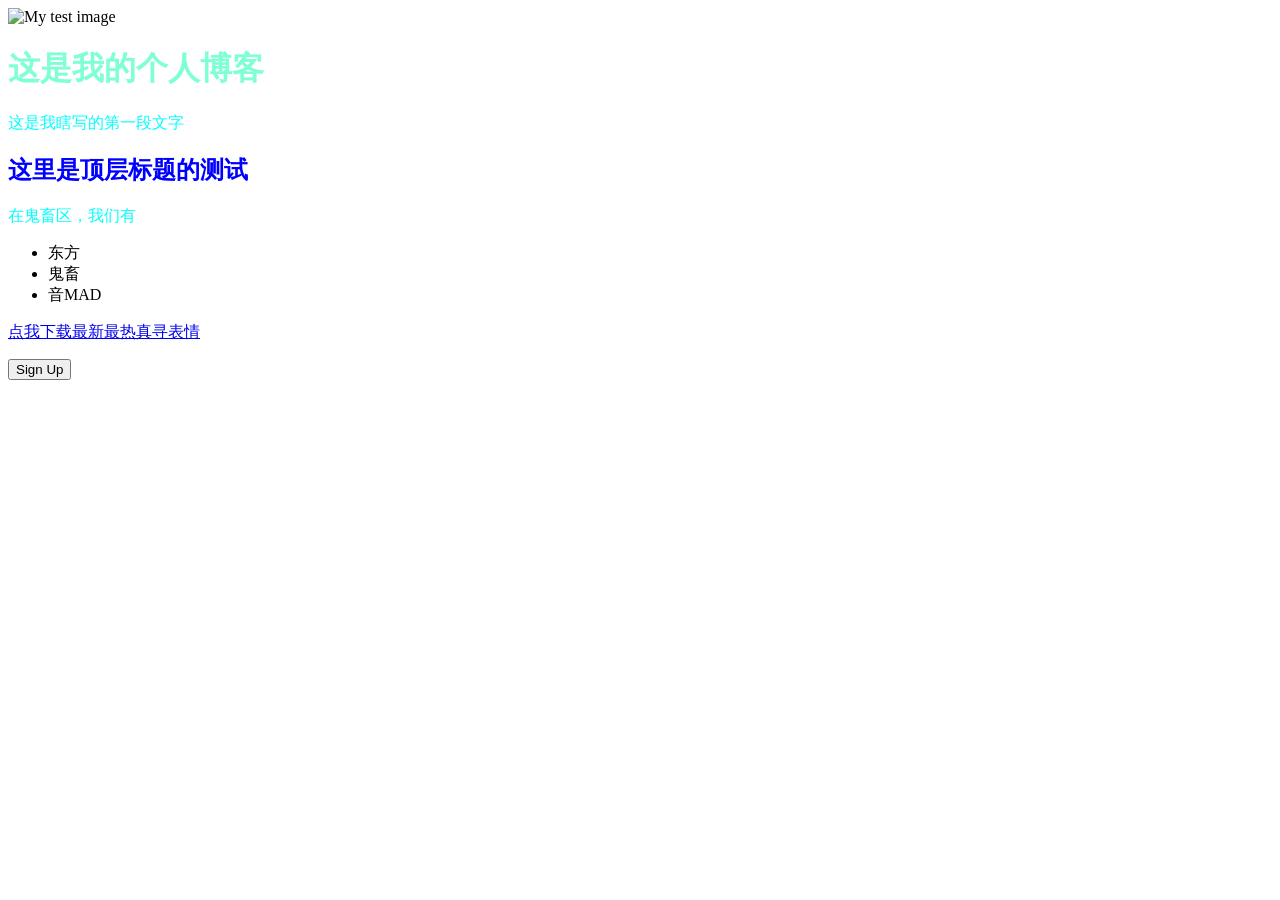
==== index.html @ b0ceb077 "My" ====
<!doctype html>
<html lang="zh-CN"></html>
    <head>
        <link href="styles/style.css" rel="stylesheet" />
        <meta charset="utf-8" />
        <meta name="viewport" content="width=device-width" />
        <title>My test page</title>
    </head>
    <body>
        <img src="https://woqu-my.sharepoint.com/personal/c_mone_moe/_layouts/52/download.aspx?share=EeBV5j7YEXdIrnqB27fjuNgBb3Ft6IHc_huuN5yar3RWKQ" alt="My test image" />
        <h1>这是我的个人博客</h1>
        <p>这是我瞎写的第一段文字</p>
        <h2>这里是顶层标题的测试</h2>
        <p>在鬼畜区，我们有</p>
        <ul>
            <li>东方</li>
            <li>鬼畜</li>
            <li>音MAD</li>
        </ul>
        <p>
            <a href="https://woqu-my.sharepoint.com/personal/c_mone_moe/_layouts/52/download.aspx?share=EepWD7w2RapLoLy_m9TikTcByMoeyhkYUnG6mfLulvIyvg">点我下载最新最热真寻表情</a>
        </p>
        <p>
            <button id='button' class='button'>
                <div id='label' class='label'>
                Sign Up</div>
                </button>
        </p>
    </body>
</html>
---- styles/style.css ----
p{
    color:aqua;
}
h1{
    color:aquamarine;
}
h2{
    color:blue;
}
img{
    width:300px;
}
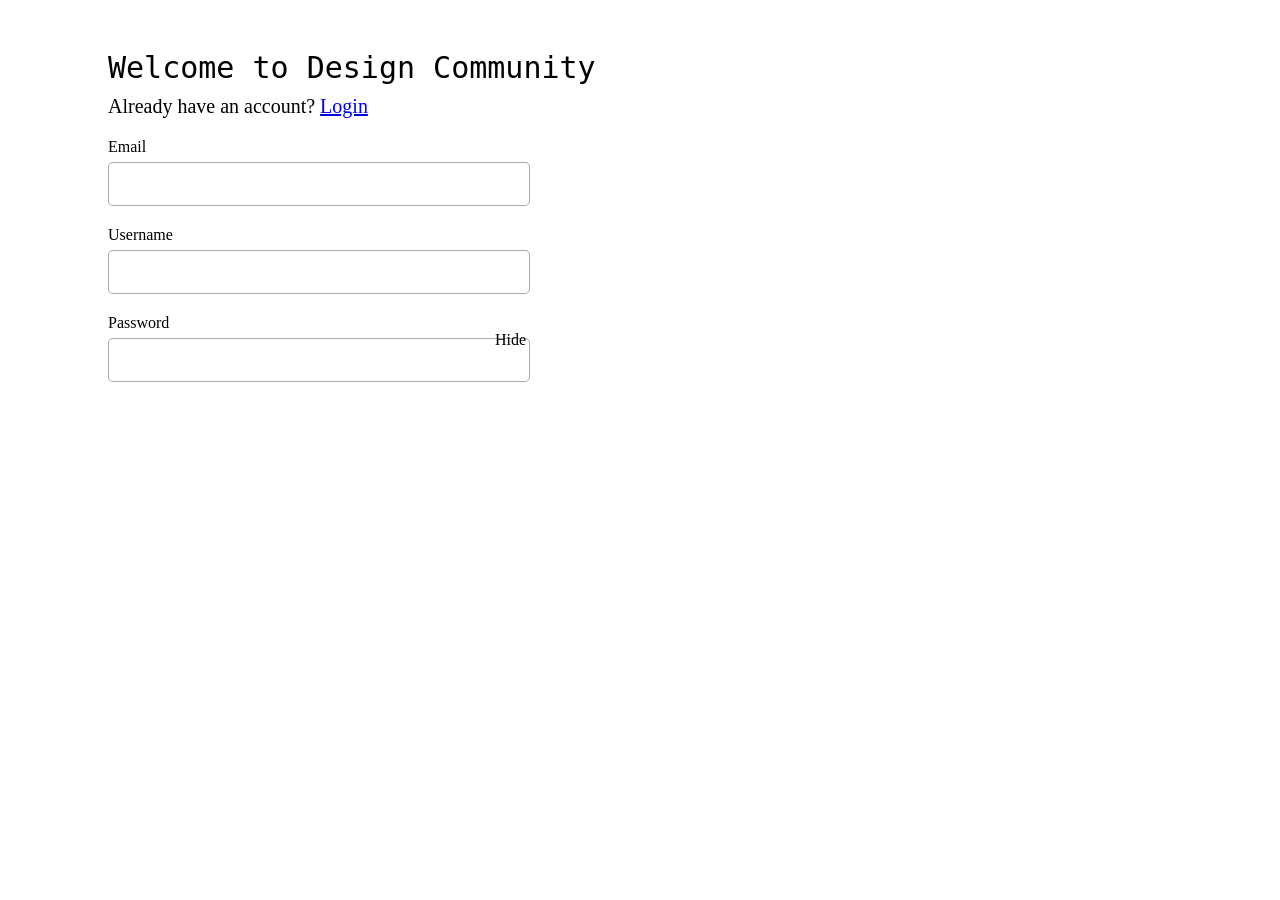
==== commit 855f56a4: "怎么做pv?" ====
--- a/index.html
+++ b/index.html
@@ -1,30 +1,37 @@
-<!doctype html>
-<html lang="zh-CN"></html>
-    <head>
-        <link href="styles/style.css" rel="stylesheet" />
-        <meta charset="utf-8" />
-        <meta name="viewport" content="width=device-width" />
-        <title>My test page</title>
-    </head>
-    <body>
-        <img src="https://woqu-my.sharepoint.com/personal/c_mone_moe/_layouts/52/download.aspx?share=EeBV5j7YEXdIrnqB27fjuNgBb3Ft6IHc_huuN5yar3RWKQ" alt="My test image" />
-        <h1>这是我的个人博客</h1>
-        <p>这是我瞎写的第一段文字</p>
-        <h2>这里是顶层标题的测试</h2>
-        <p>在鬼畜区，我们有</p>
-        <ul>
-            <li>东方</li>
-            <li>鬼畜</li>
-            <li>音MAD</li>
-        </ul>
-        <p>
-            <a href="https://woqu-my.sharepoint.com/personal/c_mone_moe/_layouts/52/download.aspx?share=EepWD7w2RapLoLy_m9TikTcByMoeyhkYUnG6mfLulvIyvg">点我下载最新最热真寻表情</a>
-        </p>
-        <p>
-            <button id='button' class='button'>
-                <div id='label' class='label'>
-                Sign Up</div>
-                </button>
-        </p>
-    </body>
+<!DOCTYPE html>
+<html lang="en" dir="ltr">
+  <head>
+    <meta charset="utf-8">
+    <title>asdf' s Blog</title>
+    <link rel="stylesheet" href="/styles/style.css">
+  </head>
+  <body>
+    <div class="group1">
+        <div class="titlebig">
+            Welcome to Design Community
+        </div>
+        <div class="title">
+            Already have an account? <a href="/login">Login</a>
+        </div>
+        <div class="kuang">
+            <p>Email</p>
+            <input class="input-box" type="text" name="" value="">
+        </div>
+        <div class="kuang">
+            <p>Username</p>
+            <input class="input-box" type="text" name="" value="">
+        </div>
+        <div class="kuang">
+            <p>Password</p>
+            
+
+            <input class="input-box" type="password" name="" value="">
+            <span class="password-toggle" id="toggle-password">
+                <i class="eye-icon"></i>
+                <span class="toggle-text">Hide</span>
+            </span>
+        </div>
+        <script src="/scripts/script.js"></script>
+    </div>
+  </body>
 </html>
--- a/styles/style.css
+++ b/styles/style.css
@@ -1,13 +1,45 @@
-p{
-    color:aqua;
-}
-h1{
-    color:aquamarine;
-}
-h2{
-    color:blue;
-}
-img{
-    width:300px;
+.group1{
+    margin-top:50px;
+    margin-left:100px
 }
 
+.titlebig{
+    font-size: 30px;
+    font-family:"Maple Mono SC NF",monospace;
+
+}
+
+.title{
+    margin-top:10px;
+    font-size: 20px;
+}
+
+.kuang{
+    margin-top: 20px;
+}
+.input-box{
+    margin-top:-10px;
+    width: 400px;
+    height: 40px;
+    border :1px solid rgba(0, 0, 0, 0.334);
+    border-radius: 5px;
+    font-size:20px;
+    padding-left:10px;
+    padding-right:10px;
+}
+
+.password-toggle{
+    position:absolute;
+    top:340px;
+    left:470px;
+    transform:translateY(-50%);
+    cursor:pointer;
+    display: flex;
+    align-items: center;
+}
+.eye-icon{
+    width:20px;
+    height:20px;
+    background-image:"assets/1.svg";
+    margin-left:5px;
+}
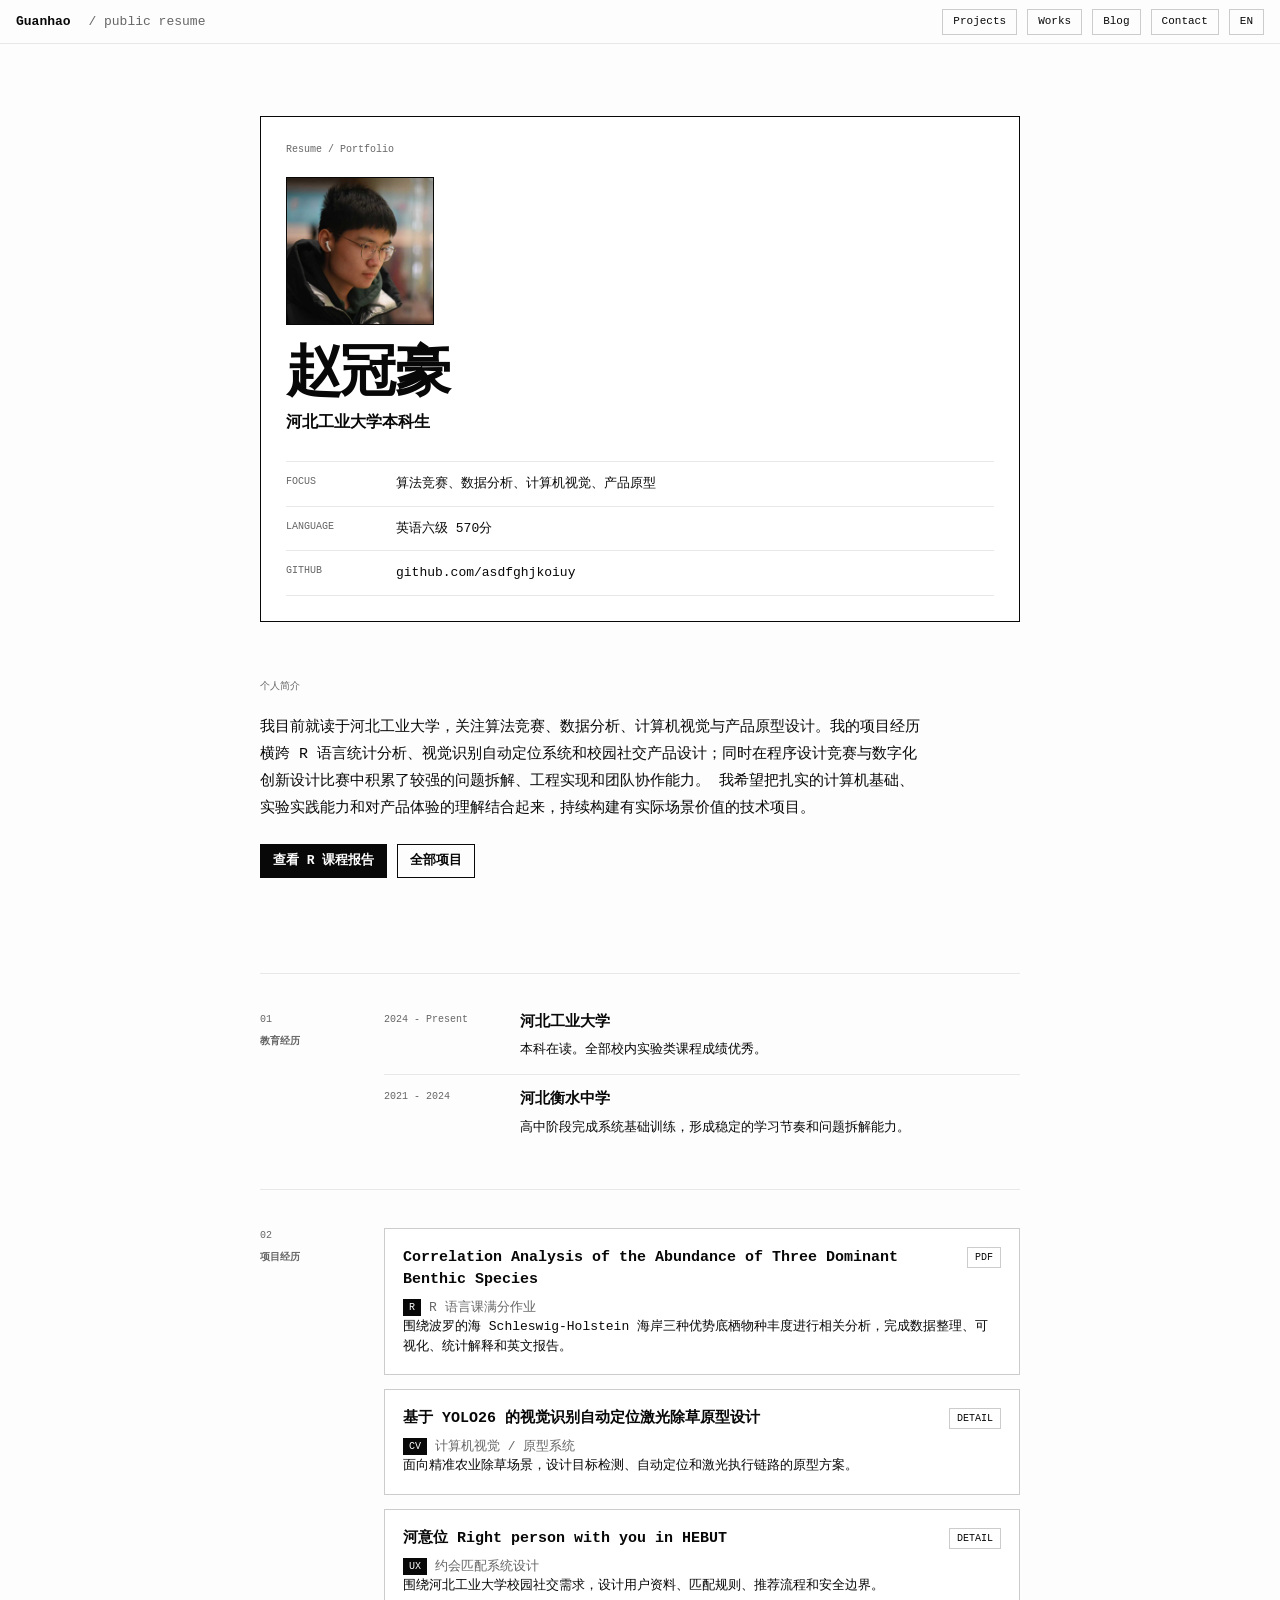
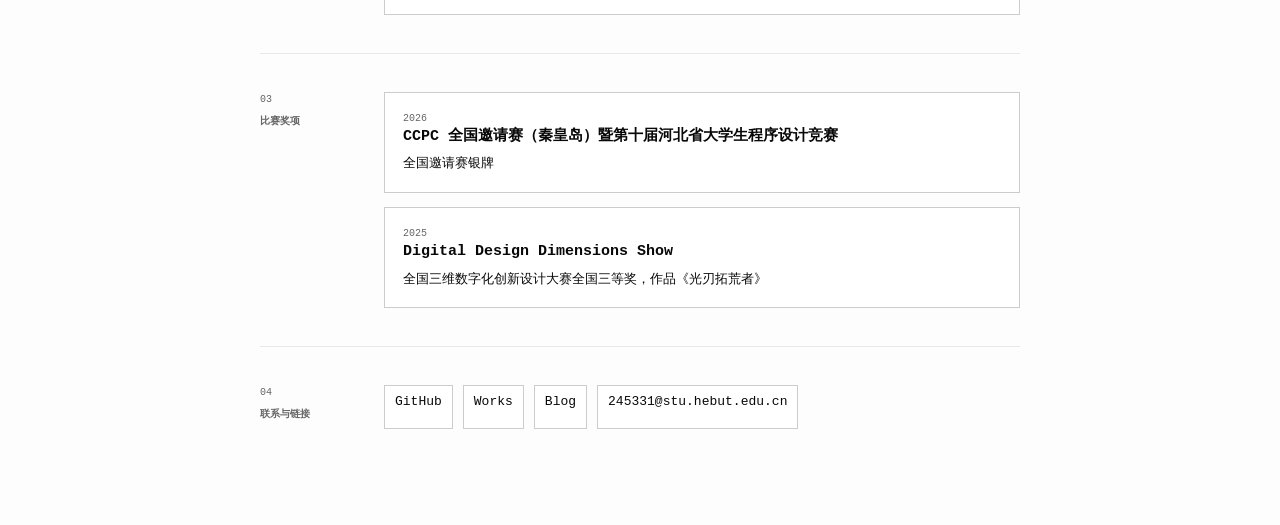
==== commit 9ab970dd: "Make the resume site deploy cleanly on GitHub Pages The portfolio is a bilingual resume homepage, so" ====
--- a/index.html
+++ b/index.html
@@ -1,37 +1,244 @@
 <!DOCTYPE html>
-<html lang="en" dir="ltr">
+<html lang="zh-CN">
   <head>
     <meta charset="utf-8">
-    <title>asdf' s Blog</title>
+    <meta name="viewport" content="width=device-width, initial-scale=1">
+    <title>Guanhao | Resume</title>
     <link rel="stylesheet" href="/styles/style.css">
   </head>
   <body>
-    <div class="group1">
-        <div class="titlebig">
-            Welcome to Design Community
-        </div>
-        <div class="title">
-            Already have an account? <a href="/login">Login</a>
-        </div>
-        <div class="kuang">
-            <p>Email</p>
-            <input class="input-box" type="text" name="" value="">
-        </div>
-        <div class="kuang">
-            <p>Username</p>
-            <input class="input-box" type="text" name="" value="">
-        </div>
-        <div class="kuang">
-            <p>Password</p>
-            
-
-            <input class="input-box" type="password" name="" value="">
-            <span class="password-toggle" id="toggle-password">
-                <i class="eye-icon"></i>
-                <span class="toggle-text">Hide</span>
+    <header class="site-header">
+      <a class="brand" href="/">Guanhao</a>
+      <nav class="nav-links" aria-label="Primary navigation">
+        <a href="#projects">Projects</a>
+        <a href="/works/">Works</a>
+        <a href="/blog/">Blog</a>
+        <a href="#contact">Contact</a>
+        <button class="lang-toggle" type="button" data-lang-toggle>EN</button>
+      </nav>
+    </header>
+
+    <main class="cv-shell">
+      <section class="intro-grid" aria-labelledby="intro-title">
+        <aside class="identity-panel">
+          <p class="label">Resume / Portfolio</p>
+          <img class="avatar-photo" src="/assets/avatar.jpg" alt="Guanhao Zhao portrait">
+          <h1 id="intro-title">
+            <span data-lang="zh">赵冠豪</span>
+            <span data-lang="en">Guanhao Zhao</span>
+          </h1>
+          <p class="identity-line">
+            <span data-lang="zh">河北工业大学本科生</span>
+            <span data-lang="en">Undergraduate, Hebei University of Technology</span>
+          </p>
+          <dl class="quick-facts">
+            <div>
+              <dt>Focus</dt>
+              <dd>
+                <span data-lang="zh">算法竞赛、数据分析、计算机视觉、产品原型</span>
+                <span data-lang="en">Competitive programming, data analysis, computer vision, product prototyping</span>
+              </dd>
+            </div>
+            <div>
+              <dt>Language</dt>
+              <span data-lang="zh">英语六级 570分</span>
+                <span data-lang="en">CET6 570</span>
+            </div>
+            <div>
+              <dt>GitHub</dt>
+              <dd><a href="https://github.com/asdfghjkoiuy">github.com/asdfghjkoiuy</a></dd>
+            </div>
+          </dl>
+        </aside>
+
+        <div class="intro-copy">
+          <p class="label">
+            <span data-lang="zh">个人简介</span>
+            <span data-lang="en">Profile</span>
+          </p>
+          <p class="lead">
+            <span data-lang="zh">
+              我目前就读于河北工业大学，关注算法竞赛、数据分析、计算机视觉与产品原型设计。我的项目经历横跨 R 语言统计分析、视觉识别自动定位系统和校园社交产品设计；同时在程序设计竞赛与数字化创新设计比赛中积累了较强的问题拆解、工程实现和团队协作能力。
+我希望把扎实的计算机基础、实验实践能力和对产品体验的理解结合起来，持续构建有实际场景价值的技术项目。
             </span>
-        </div>
-        <script src="/scripts/script.js"></script>
-    </div>
+            <span data-lang="en">
+              I am an undergraduate student at Hebei University of Technology with interests in competitive programming, data analysis, computer vision, and product prototyping. My work spans R-based statistical analysis, vision-based auto-positioning systems, and campus-oriented product design. Through programming contests and digital innovation competitions, I have developed strong problem decomposition, implementation, and collaboration skills.
+I aim to combine solid computer science fundamentals, hands-on engineering practice, and product thinking to build technology projects with real-world value.
+            </span>
+          </p>
+          <div class="action-row">
+            <a class="primary-action" href="/assets/docs/RHomework_en.pdf">
+              <span data-lang="zh">查看 R 课程报告</span>
+              <span data-lang="en">View R report</span>
+            </a>
+            <a class="secondary-action" href="/works/">
+              <span data-lang="zh">全部项目</span>
+              <span data-lang="en">All works</span>
+            </a>
+          </div>
+        </div>
+      </section>
+
+      <section class="cv-section" id="education" aria-labelledby="education-title">
+        <div class="section-title">
+          <span>01</span>
+          <h2 id="education-title">
+            <span data-lang="zh">教育经历</span>
+            <span data-lang="en">Education</span>
+          </h2>
+        </div>
+        <div class="timeline-list">
+          <article class="timeline-item">
+            <p class="time">2024 - Present</p>
+            <div>
+              <h3>
+                <span data-lang="zh">河北工业大学</span>
+                <span data-lang="en">Hebei University of Technology</span>
+              </h3>
+              <p>
+                <span data-lang="zh">本科在读。全部校内实验类课程成绩优秀。</span>
+                <span data-lang="en">Undergraduate student. Excellent performance in all on-campus laboratory courses.</span>
+              </p>
+            </div>
+          </article>
+          <article class="timeline-item">
+            <p class="time">2021 - 2024</p>
+            <div>
+              <h3>
+                <span data-lang="zh">河北衡水中学</span>
+                <span data-lang="en">Hengshui High School, Hebei</span>
+              </h3>
+              <p>
+                <span data-lang="zh">高中阶段完成系统基础训练，形成稳定的学习节奏和问题拆解能力。</span>
+                <span data-lang="en">Completed rigorous high-school training and developed disciplined learning and problem-solving habits.</span>
+              </p>
+            </div>
+          </article>
+        </div>
+      </section>
+
+      <section class="cv-section" id="projects" aria-labelledby="projects-title">
+        <div class="section-title">
+          <span>02</span>
+          <h2 id="projects-title">
+            <span data-lang="zh">项目经历</span>
+            <span data-lang="en">Projects</span>
+          </h2>
+        </div>
+        <div class="project-stack">
+          <article class="project-entry">
+            <div class="project-head">
+              <h3>Correlation Analysis of the Abundance of Three Dominant Benthic Species</h3>
+              <a href="/assets/docs/RHomework_en.pdf">PDF</a>
+            </div>
+            <p class="tag-line">
+              <span>R</span>
+              <span data-lang="zh">R 语言课满分作业</span>
+              <span data-lang="en">Full-mark R coursework</span>
+            </p>
+            <p>
+              <span data-lang="zh">
+                围绕波罗的海 Schleswig-Holstein 海岸三种优势底栖物种丰度进行相关分析，完成数据整理、可视化、统计解释和英文报告。
+              </span>
+              <span data-lang="en">
+                An R-based statistical report analyzing abundance correlations among three dominant benthic species along the Schleswig-Holstein coast of the Baltic Sea.
+              </span>
+            </p>
+          </article>
+
+          <article class="project-entry">
+            <div class="project-head">
+              <h3>
+                <span data-lang="zh">基于 YOLO26 的视觉识别自动定位激光除草原型设计</span>
+                <span data-lang="en">YOLO26-based Vision Recognition and Auto-positioning Laser Weeding Prototype</span>
+              </h3>
+              <a href="/works/#laser-weeding">Detail</a>
+            </div>
+            <p class="tag-line">
+              <span>CV</span>
+              <span data-lang="zh">计算机视觉 / 原型系统</span>
+              <span data-lang="en">Computer vision / prototype system</span>
+            </p>
+            <p>
+              <span data-lang="zh">
+                面向精准农业除草场景，设计目标检测、自动定位和激光执行链路的原型方案。
+              </span>
+              <span data-lang="en">
+                A precision-agriculture prototype concept connecting target detection, auto-positioning, and laser execution.
+              </span>
+            </p>
+          </article>
+
+          <article class="project-entry">
+            <div class="project-head">
+              <h3>河意位 Right person with you in HEBUT</h3>
+              <a href="/works/#right-person">Detail</a>
+            </div>
+            <p class="tag-line">
+              <span>UX</span>
+              <span data-lang="zh">约会匹配系统设计</span>
+              <span data-lang="en">Dating match system design</span>
+            </p>
+            <p>
+              <span data-lang="zh">
+                围绕河北工业大学校园社交需求，设计用户资料、匹配规则、推荐流程和安全边界。
+              </span>
+              <span data-lang="en">
+                A HEBUT campus matching concept covering profile design, matching rules, recommendation flow, and safety boundaries.
+              </span>
+            </p>
+          </article>
+        </div>
+      </section>
+
+      <section class="cv-section" id="awards" aria-labelledby="awards-title">
+        <div class="section-title">
+          <span>03</span>
+          <h2 id="awards-title">
+            <span data-lang="zh">比赛奖项</span>
+            <span data-lang="en">Awards</span>
+          </h2>
+        </div>
+        <div class="award-grid">
+          <article>
+            <p class="time">2026</p>
+            <h3>
+              <span data-lang="zh">CCPC 全国邀请赛（秦皇岛）暨第十届河北省大学生程序设计竞赛</span>
+              <span data-lang="en">CCPC National Invitational Contest (Qinhuangdao) & 10th Hebei Collegiate Programming Contest</span>
+            </h3>
+            <p>
+              <span data-lang="zh">全国邀请赛银牌</span>
+              <span data-lang="en">Silver Medal, National Invitational Division</span>
+            </p>
+          </article>
+          <article>
+            <p class="time">2025</p>
+            <h3>Digital Design Dimensions Show</h3>
+            <p>
+              <span data-lang="zh">全国三维数字化创新设计大赛全国三等奖，作品《光刃拓荒者》</span>
+              <span data-lang="en">National Third Prize, Digital Design Dimensions Show 2025, work: Lightblade Pioneer</span>
+            </p>
+          </article>
+        </div>
+      </section>
+
+      <section class="cv-section compact-section" id="contact" aria-labelledby="contact-title">
+        <div class="section-title">
+          <span>04</span>
+          <h2 id="contact-title">
+            <span data-lang="zh">联系与链接</span>
+            <span data-lang="en">Contact & Links</span>
+          </h2>
+        </div>
+        <div class="link-row">
+          <a href="https://github.com/asdfghjkoiuy">GitHub</a>
+          <a href="/works/">Works</a>
+          <a href="/blog/">Blog</a>
+          <a href="mailto:245331@stu.hebut.edu.cn">245331@stu.hebut.edu.cn</a>
+        </div>
+      </section>
+    </main>
+
+    <script src="/scripts/script.js"></script>
   </body>
-</html>+</html>
--- a/styles/style.css
+++ b/styles/style.css
@@ -1,45 +1,497 @@
-.group1{
-    margin-top:50px;
-    margin-left:100px
-}
-
-.titlebig{
-    font-size: 30px;
-    font-family:"Maple Mono SC NF",monospace;
-
-}
-
-.title{
-    margin-top:10px;
-    font-size: 20px;
-}
-
-.kuang{
-    margin-top: 20px;
-}
-.input-box{
-    margin-top:-10px;
-    width: 400px;
-    height: 40px;
-    border :1px solid rgba(0, 0, 0, 0.334);
-    border-radius: 5px;
-    font-size:20px;
-    padding-left:10px;
-    padding-right:10px;
-}
-
-.password-toggle{
-    position:absolute;
-    top:340px;
-    left:470px;
-    transform:translateY(-50%);
-    cursor:pointer;
-    display: flex;
-    align-items: center;
-}
-.eye-icon{
-    width:20px;
-    height:20px;
-    background-image:"assets/1.svg";
-    margin-left:5px;
-}
+:root {
+  color-scheme: light;
+  --fg: #080808;
+  --muted: #666666;
+  --line: #cccccc;
+  --line-soft: #e8e8e8;
+  --bg: #fdfdfd;
+  --panel: #ffffff;
+  --danger: #aa0000;
+}
+
+* {
+  box-sizing: border-box;
+}
+
+html {
+  background: var(--bg);
+  scroll-behavior: smooth;
+}
+
+body {
+  margin: 0;
+  min-height: 100vh;
+  color: var(--fg);
+  background: var(--bg);
+  font-family: "SFMono-Regular", "Cascadia Mono", "IBM Plex Mono", "Menlo", "Consolas", "PingFang SC", monospace;
+  font-size: 13px;
+  line-height: 1.5;
+}
+
+a {
+  color: inherit;
+  text-decoration: none;
+}
+
+a:hover {
+  text-decoration: underline;
+  text-underline-offset: 3px;
+}
+
+[data-lang="en"] {
+  display: none;
+}
+
+html[lang="en"] [data-lang="zh"] {
+  display: none;
+}
+
+html[lang="en"] [data-lang="en"] {
+  display: inline;
+}
+
+.site-header {
+  position: sticky;
+  top: 0;
+  z-index: 20;
+  display: flex;
+  align-items: center;
+  justify-content: space-between;
+  height: 44px;
+  padding: 0 16px;
+  border-bottom: 1px solid var(--line-soft);
+  background: var(--bg);
+}
+
+.brand {
+  font-weight: 700;
+}
+
+.brand::after {
+  content: " / public resume";
+  margin-left: 10px;
+  color: var(--muted);
+  font-weight: 400;
+}
+
+.nav-links {
+  display: flex;
+  align-items: center;
+  gap: 10px;
+}
+
+.nav-links a,
+.lang-toggle {
+  height: 26px;
+  padding: 3px 10px;
+  border: 1px solid var(--line);
+  background: transparent;
+  color: var(--fg);
+  font: inherit;
+  font-size: 11px;
+  cursor: pointer;
+}
+
+.nav-links a:hover,
+.lang-toggle:hover {
+  background: var(--fg);
+  color: var(--bg);
+  text-decoration: none;
+}
+
+.cv-shell {
+  width: min(760px, calc(100% - 32px));
+  margin: 0 auto;
+  padding: 72px 0 96px;
+}
+
+.intro-grid {
+  display: grid;
+  gap: 32px;
+  margin-bottom: 70px;
+}
+
+.identity-panel {
+  border: 1px solid var(--fg);
+  background: var(--panel);
+}
+
+.identity-panel,
+.intro-copy {
+  padding: 25px;
+}
+
+.label {
+  margin: 0 0 20px;
+  color: var(--muted);
+  font-size: 10px;
+  line-height: 1.5;
+}
+
+h1,
+h2,
+h3,
+p {
+  margin-top: 0;
+}
+
+.identity-panel h1 {
+  margin-bottom: 8px;
+  font-size: clamp(32px, 8vw, 56px);
+  line-height: 1;
+  letter-spacing: -0.03em;
+}
+
+.avatar-photo {
+  display: block;
+  width: 148px;
+  height: 148px;
+  margin-bottom: 22px;
+  border: 1px solid var(--fg);
+  object-fit: cover;
+  object-position: 20% center;
+}
+
+.identity-line {
+  margin-bottom: 26px;
+  color: var(--fg);
+  font-size: 16px;
+  font-weight: 700;
+}
+
+.quick-facts {
+  display: grid;
+  gap: 0;
+  margin: 0;
+  border-top: 1px solid var(--line-soft);
+}
+
+.quick-facts div {
+  display: grid;
+  grid-template-columns: 92px minmax(0, 1fr);
+  gap: 18px;
+  padding: 12px 0;
+  border-bottom: 1px solid var(--line-soft);
+}
+
+.quick-facts dt {
+  color: var(--muted);
+  font-size: 10px;
+  text-transform: uppercase;
+}
+
+.quick-facts dd {
+  margin: 0;
+  overflow-wrap: anywhere;
+}
+
+.intro-copy {
+  padding-left: 0;
+  padding-right: 0;
+}
+
+.lead {
+  max-width: 660px;
+  margin-bottom: 22px;
+  font-size: 15px;
+  line-height: 1.8;
+}
+
+.action-row {
+  display: flex;
+  flex-wrap: wrap;
+  gap: 10px;
+}
+
+.primary-action,
+.secondary-action {
+  display: inline-flex;
+  align-items: center;
+  min-height: 34px;
+  padding: 0 12px;
+  border: 1px solid var(--fg);
+  font-weight: 700;
+}
+
+.primary-action {
+  color: var(--bg);
+  background: var(--fg);
+}
+
+.secondary-action {
+  color: var(--fg);
+  background: transparent;
+}
+
+.primary-action:hover {
+  color: var(--bg);
+}
+
+.secondary-action:hover {
+  background: var(--fg);
+  color: var(--bg);
+  text-decoration: none;
+}
+
+.cv-section {
+  display: grid;
+  grid-template-columns: 96px minmax(0, 1fr);
+  gap: 28px;
+  padding: 38px 0;
+  border-top: 1px solid var(--line-soft);
+}
+
+.compact-section {
+  padding-bottom: 0;
+}
+
+.section-title {
+  position: sticky;
+  top: 64px;
+  align-self: start;
+}
+
+.section-title span:first-child {
+  display: block;
+  margin-bottom: 8px;
+  color: var(--muted);
+  font-size: 10px;
+}
+
+.section-title h2 {
+  margin: 0;
+  font-size: 13px;
+  line-height: 1.3;
+}
+
+.timeline-list,
+.project-stack,
+.award-grid {
+  display: grid;
+  gap: 14px;
+}
+
+.timeline-item {
+  display: grid;
+  grid-template-columns: 116px minmax(0, 1fr);
+  gap: 20px;
+  padding-bottom: 14px;
+  border-bottom: 1px solid var(--line-soft);
+}
+
+.timeline-item:last-child {
+  border-bottom: 0;
+}
+
+.time {
+  margin: 0;
+  color: var(--muted);
+  font-size: 10px;
+}
+
+.timeline-item h3,
+.project-entry h3,
+.award-grid h3 {
+  margin-bottom: 7px;
+  font-size: 15px;
+  line-height: 1.45;
+}
+
+.timeline-item p,
+.project-entry p,
+.award-grid p {
+  margin-bottom: 0;
+}
+
+.project-entry,
+.award-grid article {
+  padding: 18px;
+  border: 1px solid var(--line);
+  background: var(--panel);
+}
+
+.project-head {
+  display: flex;
+  justify-content: space-between;
+  align-items: flex-start;
+  gap: 18px;
+}
+
+.project-head a {
+  flex: 0 0 auto;
+  padding: 2px 7px;
+  border: 1px solid var(--line);
+  color: var(--fg);
+  font-size: 10px;
+  text-transform: uppercase;
+}
+
+.project-head a:hover {
+  background: var(--fg);
+  color: var(--bg);
+  text-decoration: none;
+}
+
+.tag-line {
+  display: flex;
+  flex-wrap: wrap;
+  gap: 8px;
+  align-items: center;
+  margin-bottom: 11px;
+  color: var(--muted);
+}
+
+.tag-line span:first-child {
+  padding: 1px 6px;
+  color: var(--bg);
+  background: var(--fg);
+  font-size: 10px;
+}
+
+.award-grid {
+  grid-template-columns: 1fr;
+}
+
+.link-row {
+  display: flex;
+  flex-wrap: wrap;
+  gap: 10px;
+}
+
+.link-row a {
+  min-height: 32px;
+  padding: 6px 10px;
+  border: 1px solid var(--line);
+  background: var(--panel);
+}
+
+.link-row a:hover {
+  background: var(--fg);
+  color: var(--bg);
+  text-decoration: none;
+}
+
+.page-shell,
+.article-shell {
+  width: min(760px, calc(100% - 32px));
+  margin: 0 auto;
+  padding: 72px 0 96px;
+}
+
+.page-title {
+  margin-bottom: 34px;
+  padding-bottom: 24px;
+  border-bottom: 1px solid var(--line-soft);
+}
+
+.page-title h1,
+.article-header h1 {
+  margin-bottom: 12px;
+  font-size: 32px;
+  line-height: 1.2;
+  letter-spacing: -0.03em;
+}
+
+.page-title p,
+.article-row p,
+.article-shell p {
+  color: var(--muted);
+}
+
+.article-list {
+  display: grid;
+  gap: 20px;
+}
+
+.article-row {
+  padding-bottom: 22px;
+  border-bottom: 1px solid var(--line-soft);
+}
+
+.article-row h2 {
+  margin-bottom: 10px;
+  font-size: 18px;
+}
+
+.meta {
+  display: flex;
+  flex-wrap: wrap;
+  gap: 10px;
+  align-items: center;
+  margin-bottom: 10px;
+  color: var(--muted);
+  font-size: 11px;
+}
+
+.meta span {
+  width: 1px;
+  height: 14px;
+  background: var(--line);
+}
+
+.article-shell p {
+  font-size: 14px;
+}
+
+.article-shell h2 {
+  margin: 34px 0 12px;
+}
+
+@media (max-width: 680px) {
+  .site-header {
+    height: auto;
+    min-height: 44px;
+    align-items: flex-start;
+    gap: 12px;
+    padding: 10px 12px;
+  }
+
+  .brand::after {
+    content: "";
+  }
+
+  .nav-links {
+    justify-content: flex-end;
+    flex-wrap: wrap;
+    gap: 8px;
+  }
+
+  .cv-shell,
+  .page-shell,
+  .article-shell {
+    width: min(100% - 24px, 760px);
+    padding-top: 44px;
+  }
+
+  .cv-section {
+    grid-template-columns: 1fr;
+    gap: 16px;
+    padding: 30px 0;
+  }
+
+  .section-title {
+    position: static;
+  }
+
+  .quick-facts div,
+  .timeline-item,
+  .project-head {
+    grid-template-columns: 1fr;
+  }
+
+  .project-head {
+    display: grid;
+  }
+
+  .identity-panel,
+  .intro-copy,
+  .project-entry,
+  .award-grid article {
+    padding: 16px;
+  }
+
+  .intro-copy {
+    padding-left: 0;
+    padding-right: 0;
+  }
+}
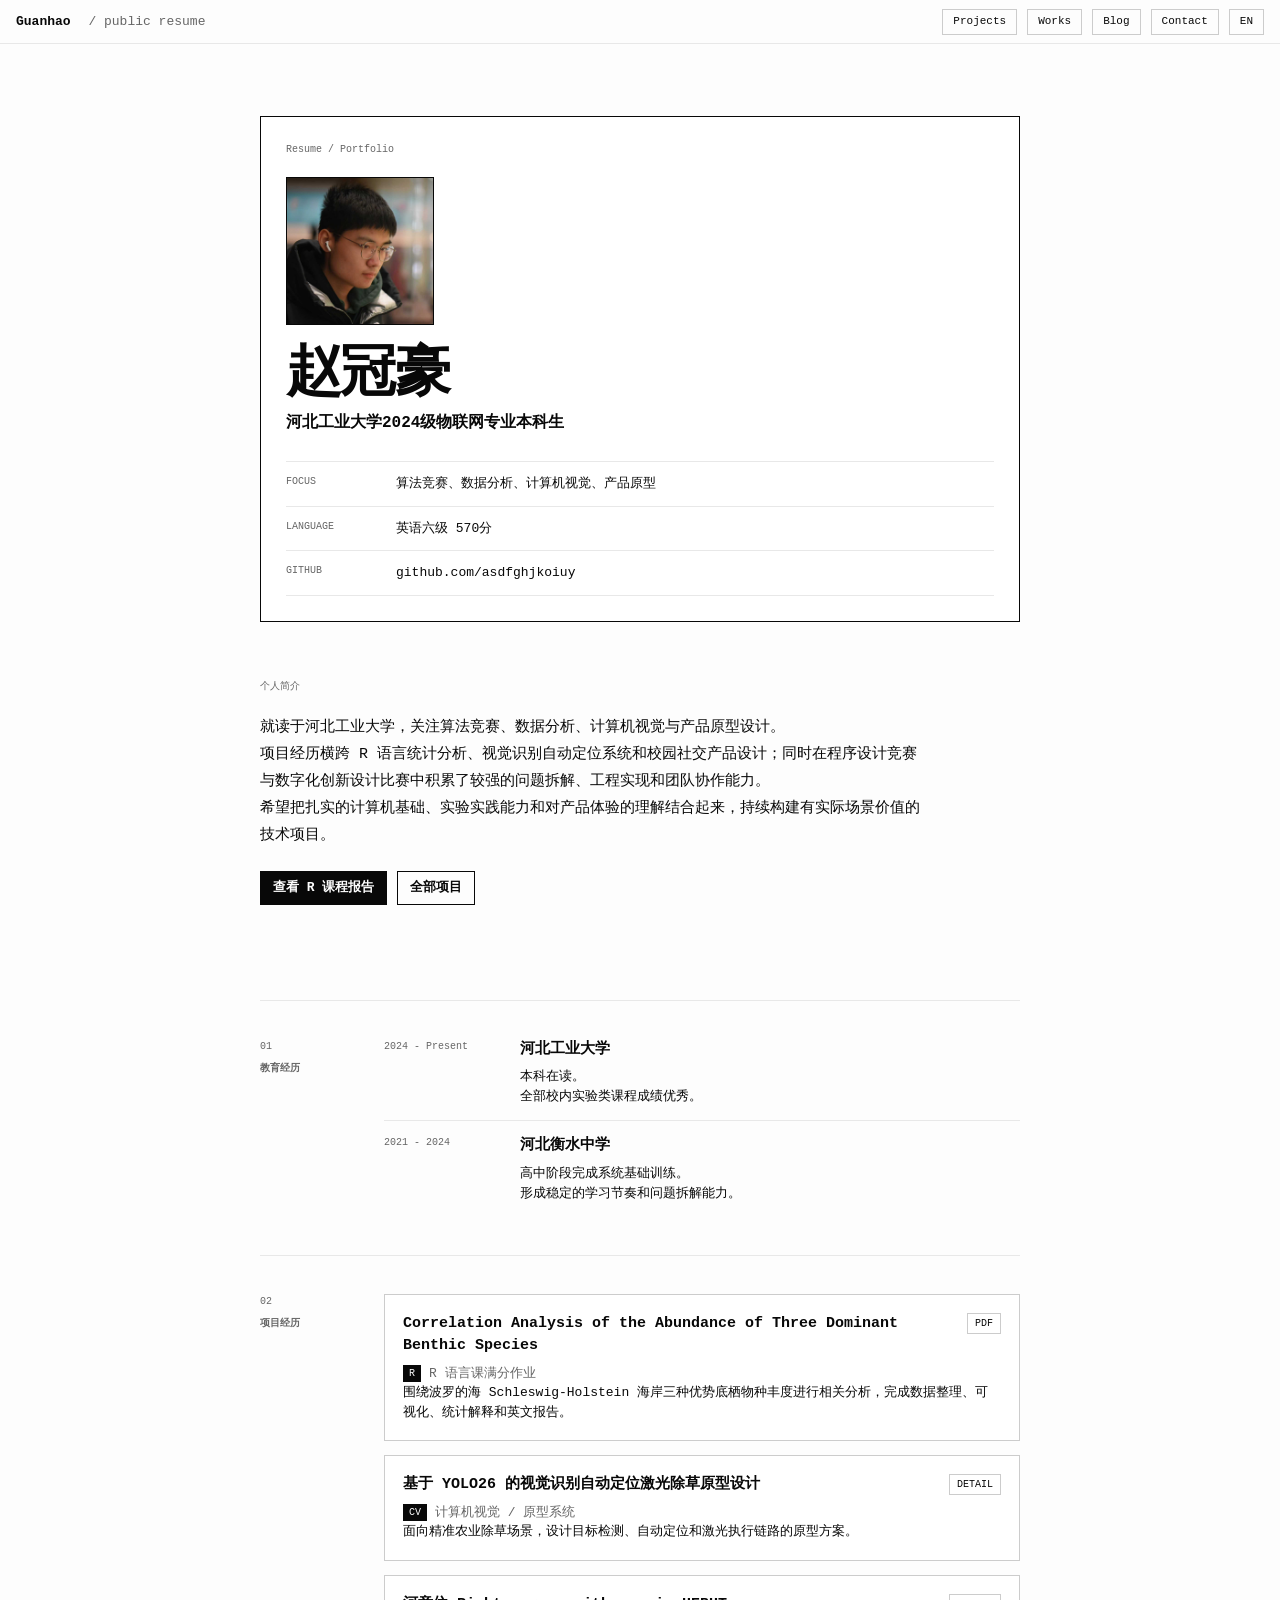
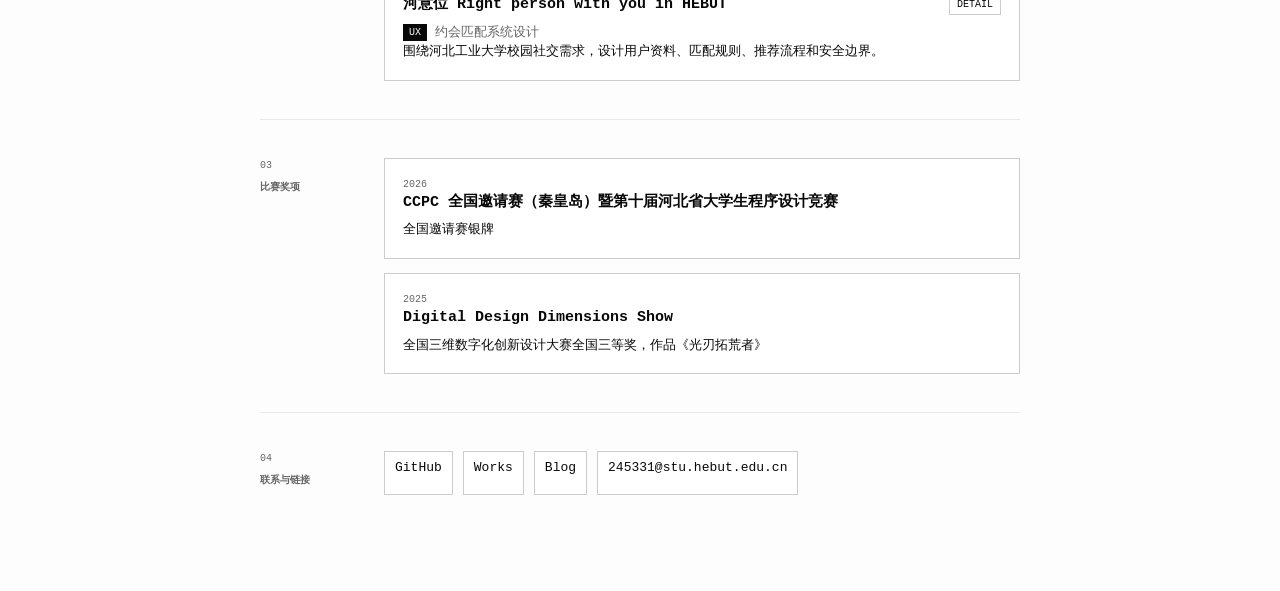
==== commit 0138377d: "更改一些地方" ====
--- a/index.html
+++ b/index.html
@@ -28,8 +28,8 @@
             <span data-lang="en">Guanhao Zhao</span>
           </h1>
           <p class="identity-line">
-            <span data-lang="zh">河北工业大学本科生</span>
-            <span data-lang="en">Undergraduate, Hebei University of Technology</span>
+            <span data-lang="zh">河北工业大学2024级物联网专业本科生</span>
+            <span data-lang="en">2024 Cohort Undergraduate in Internet of Things Engineering, <br>Hebei University of Technology</span>
           </p>
           <dl class="quick-facts">
             <div>
@@ -58,12 +58,12 @@
           </p>
           <p class="lead">
             <span data-lang="zh">
-              我目前就读于河北工业大学，关注算法竞赛、数据分析、计算机视觉与产品原型设计。我的项目经历横跨 R 语言统计分析、视觉识别自动定位系统和校园社交产品设计；同时在程序设计竞赛与数字化创新设计比赛中积累了较强的问题拆解、工程实现和团队协作能力。
-我希望把扎实的计算机基础、实验实践能力和对产品体验的理解结合起来，持续构建有实际场景价值的技术项目。
+              就读于河北工业大学，关注算法竞赛、数据分析、计算机视觉与产品原型设计。<br>项目经历横跨 R 语言统计分析、视觉识别自动定位系统和校园社交产品设计；同时在程序设计竞赛与数字化创新设计比赛中积累了较强的问题拆解、工程实现和团队协作能力。<br>
+希望把扎实的计算机基础、实验实践能力和对产品体验的理解结合起来，持续构建有实际场景价值的技术项目。
             </span>
             <span data-lang="en">
-              I am an undergraduate student at Hebei University of Technology with interests in competitive programming, data analysis, computer vision, and product prototyping. My work spans R-based statistical analysis, vision-based auto-positioning systems, and campus-oriented product design. Through programming contests and digital innovation competitions, I have developed strong problem decomposition, implementation, and collaboration skills.
-I aim to combine solid computer science fundamentals, hands-on engineering practice, and product thinking to build technology projects with real-world value.
+              I am an undergraduate student at Hebei University of Technology with interests in competitive programming, data analysis, computer vision, and product prototyping. <br>My work spans R-based statistical analysis, vision-based auto-positioning systems, and campus-oriented product design.<br> Through programming contests and digital innovation competitions, I have developed strong problem decomposition, implementation, and collaboration skills.
+<br>I aim to combine solid computer science fundamentals, hands-on engineering practice, and product thinking to build technology projects with real-world value.
             </span>
           </p>
           <div class="action-row">
@@ -96,8 +96,8 @@
                 <span data-lang="en">Hebei University of Technology</span>
               </h3>
               <p>
-                <span data-lang="zh">本科在读。全部校内实验类课程成绩优秀。</span>
-                <span data-lang="en">Undergraduate student. Excellent performance in all on-campus laboratory courses.</span>
+                <span data-lang="zh">本科在读。<br>全部校内实验类课程成绩优秀。</span>
+                <span data-lang="en">Undergraduate student.<br> Excellent performance in all on-campus laboratory courses.</span>
               </p>
             </div>
           </article>
@@ -109,7 +109,7 @@
                 <span data-lang="en">Hengshui High School, Hebei</span>
               </h3>
               <p>
-                <span data-lang="zh">高中阶段完成系统基础训练，形成稳定的学习节奏和问题拆解能力。</span>
+                <span data-lang="zh">高中阶段完成系统基础训练。<br>形成稳定的学习节奏和问题拆解能力。</span>
                 <span data-lang="en">Completed rigorous high-school training and developed disciplined learning and problem-solving habits.</span>
               </p>
             </div>
@@ -208,7 +208,7 @@
             </h3>
             <p>
               <span data-lang="zh">全国邀请赛银牌</span>
-              <span data-lang="en">Silver Medal, National Invitational Division</span>
+              <span data-lang="en">Silver Medal, National Invitational Contest</span>
             </p>
           </article>
           <article>
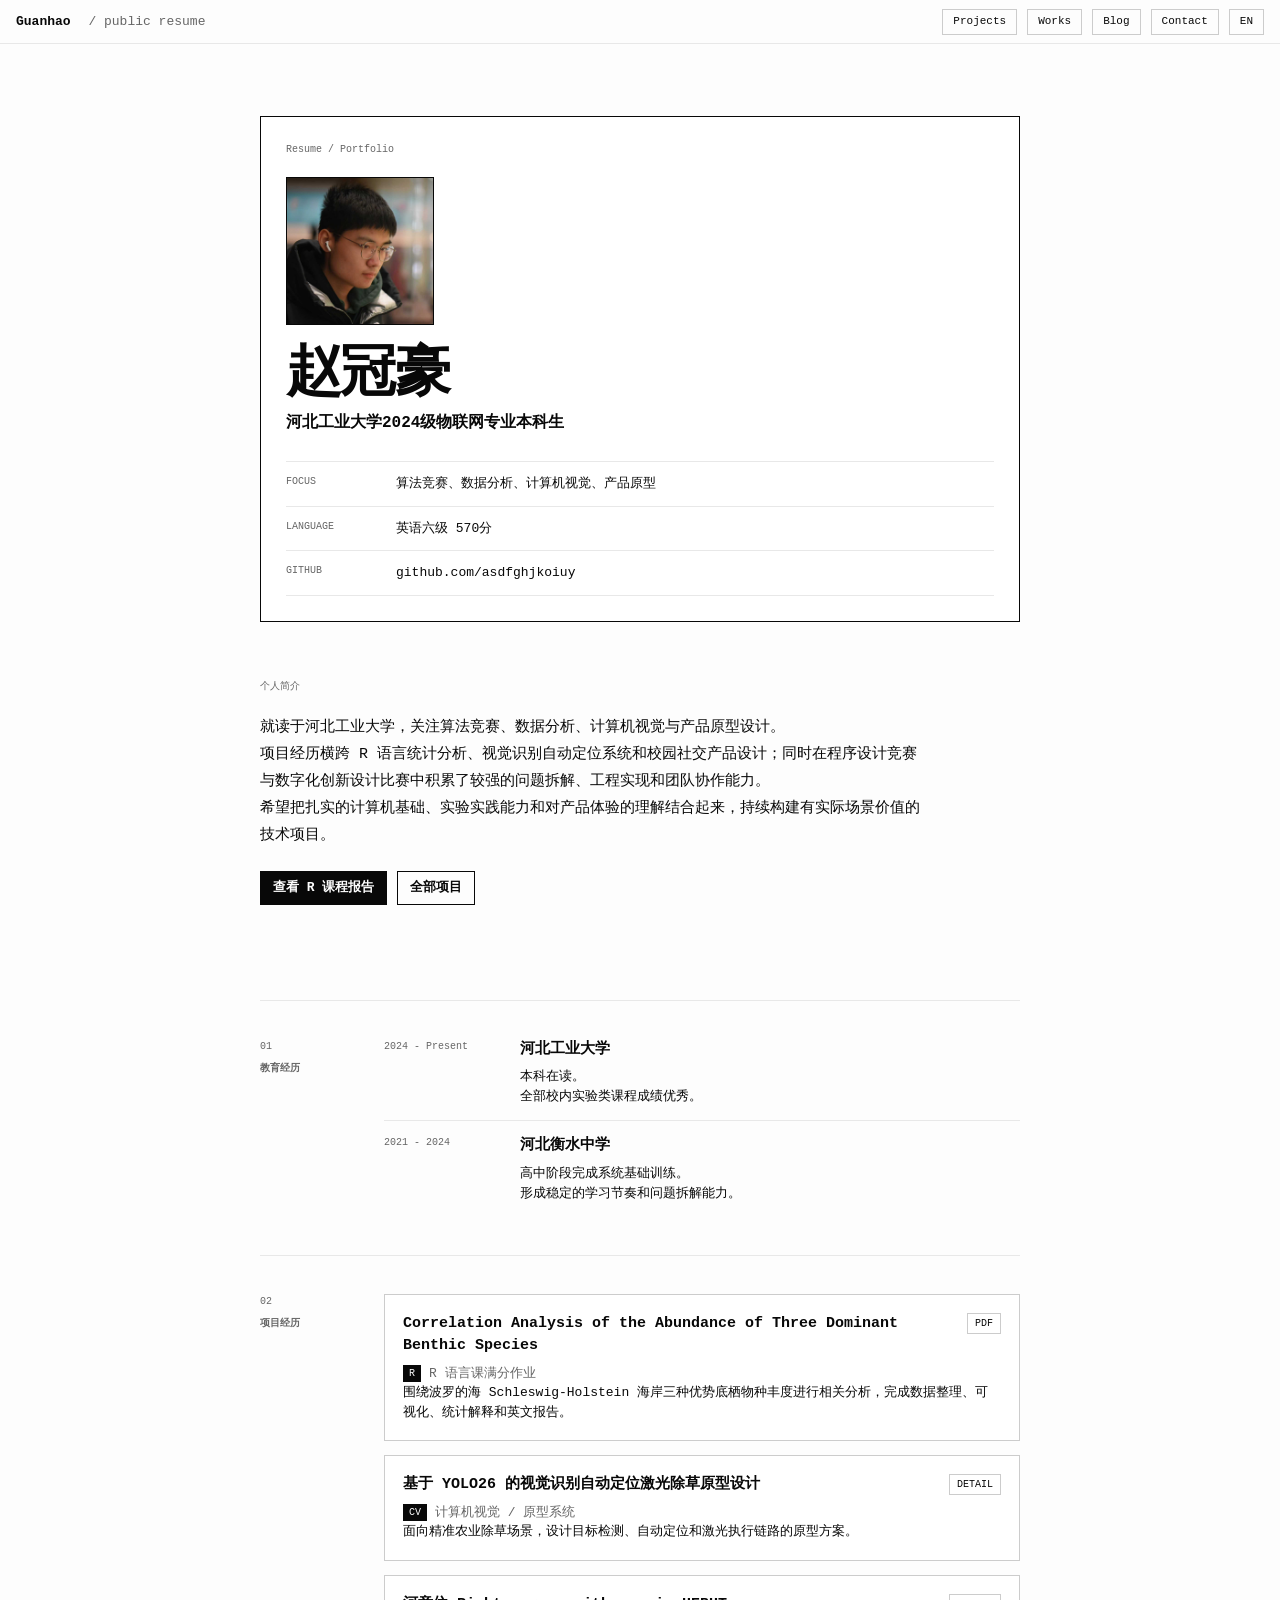
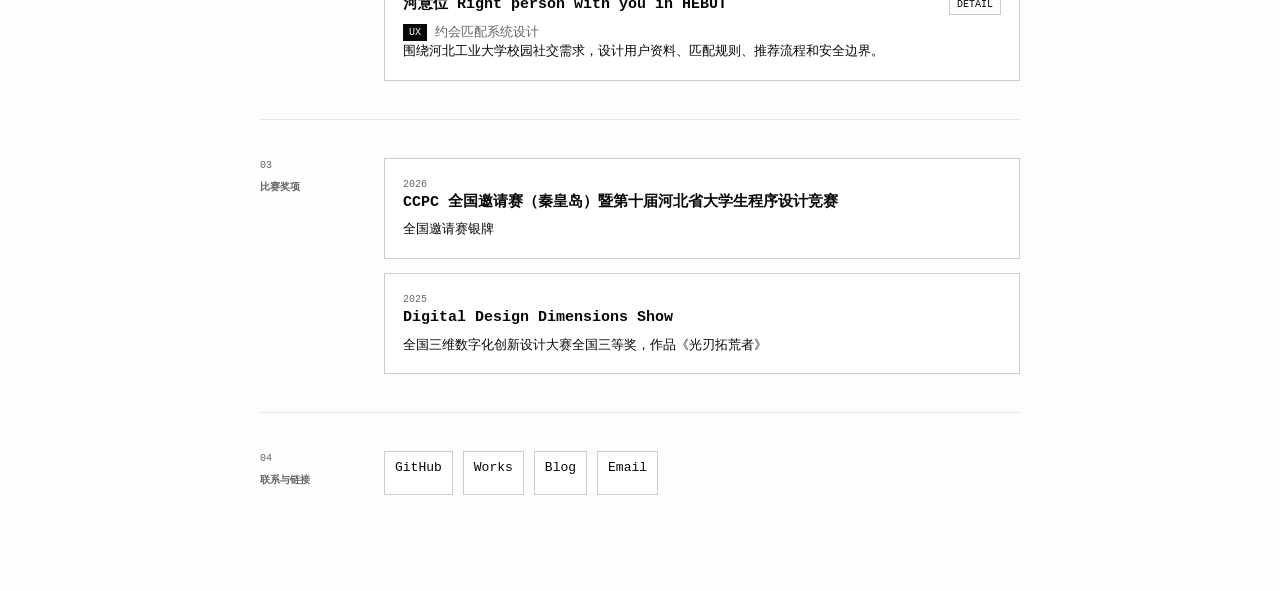
==== commit 3f1c5a47: "email" ====
--- a/index.html
+++ b/index.html
@@ -13,7 +13,7 @@
         <a href="#projects">Projects</a>
         <a href="/works/">Works</a>
         <a href="/blog/">Blog</a>
-        <a href="#contact">Contact</a>
+        <a href="mailto:245331@stu.hebut.edu.cn">Contact</a>
         <button class="lang-toggle" type="button" data-lang-toggle>EN</button>
       </nav>
     </header>
@@ -234,7 +234,7 @@
           <a href="https://github.com/asdfghjkoiuy">GitHub</a>
           <a href="/works/">Works</a>
           <a href="/blog/">Blog</a>
-          <a href="mailto:245331@stu.hebut.edu.cn">245331@stu.hebut.edu.cn</a>
+          <a href="mailto:245331@stu.hebut.edu.cn">Email</a>
         </div>
       </section>
     </main>
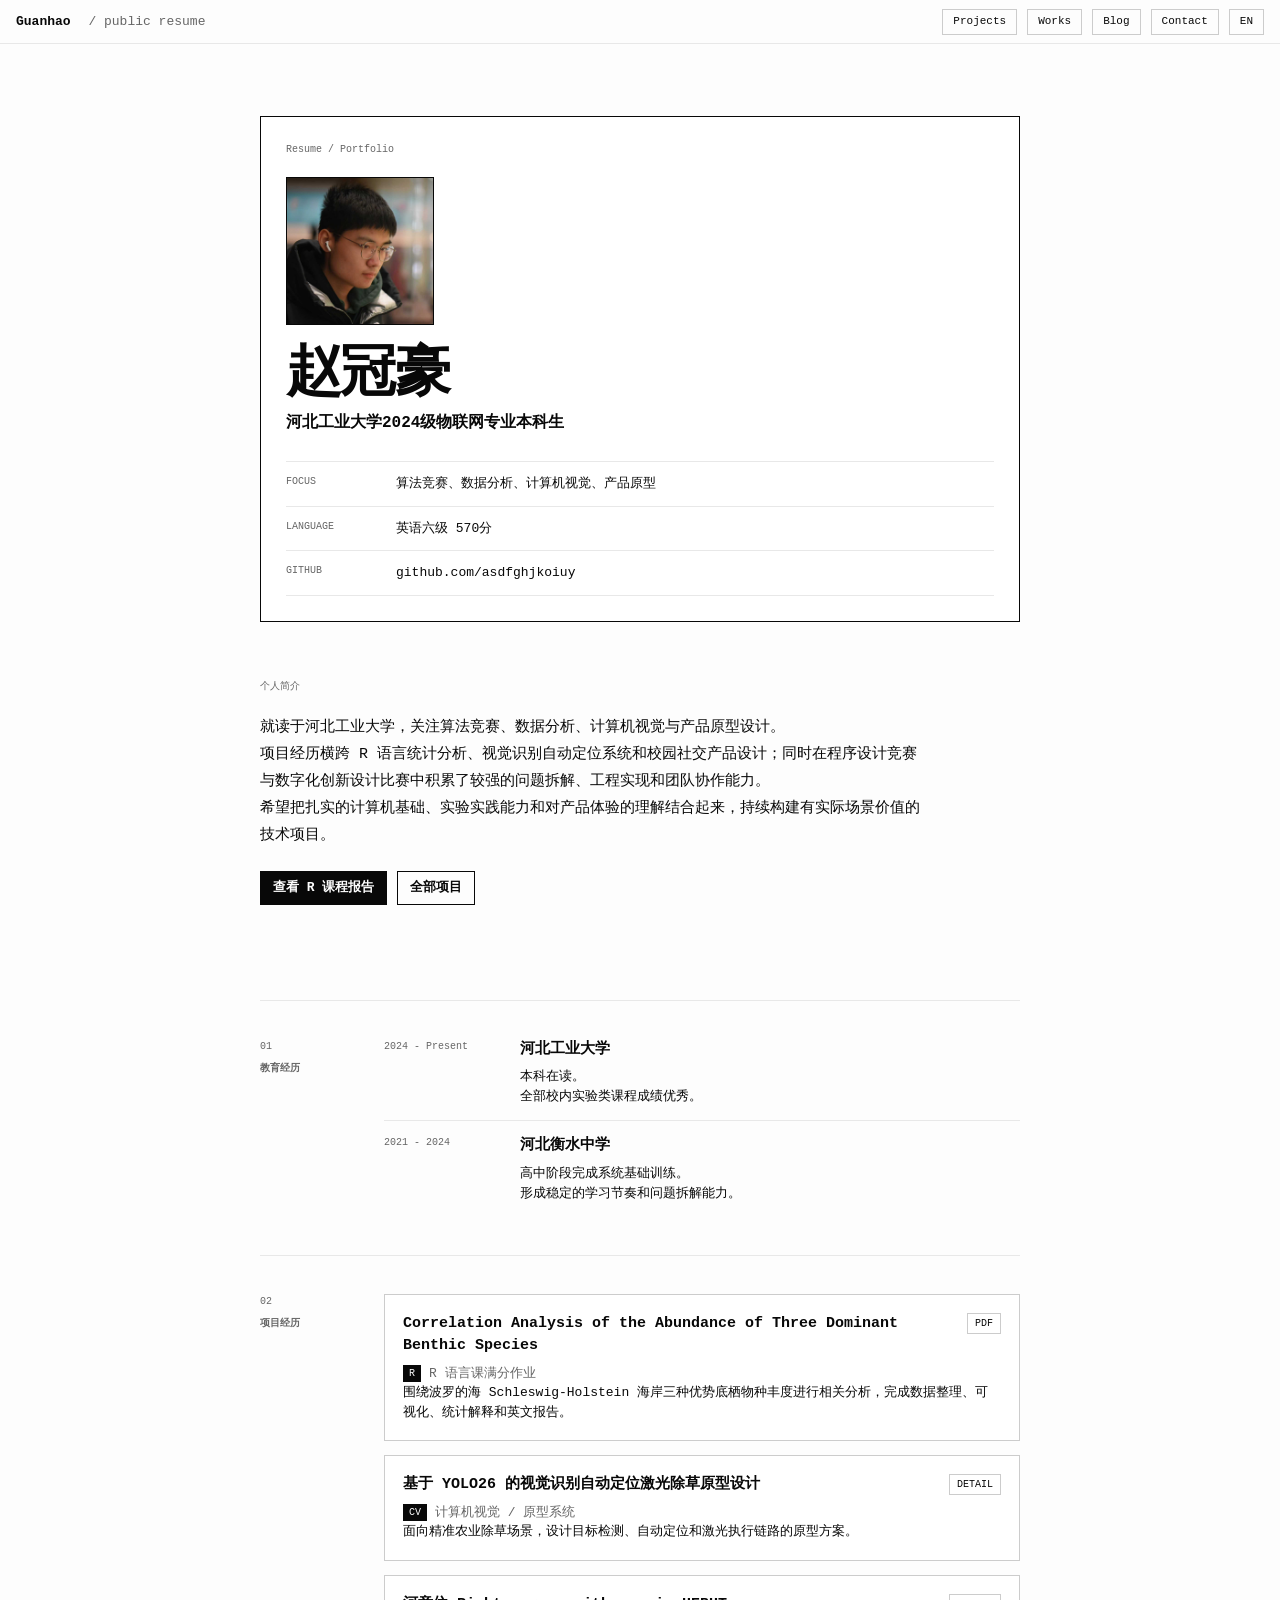
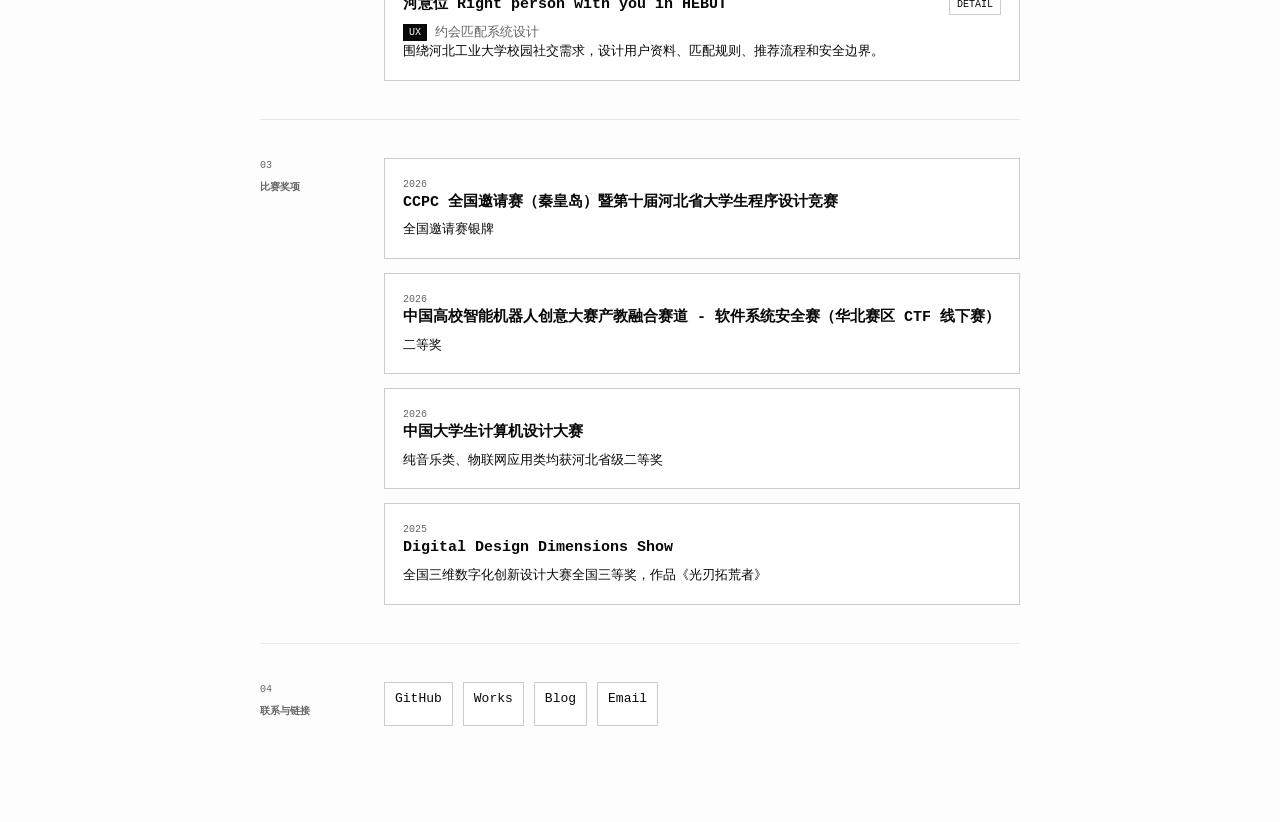
==== commit 1f3f532a: "Keep portfolio awards current for outreach The homepage awards section now includes the 2026 softwar" ====
--- a/index.html
+++ b/index.html
@@ -212,6 +212,30 @@
             </p>
           </article>
           <article>
+            <p class="time">2026</p>
+            <h3>
+              <span data-lang="zh">中国高校智能机器人创意大赛产教融合赛道 - 软件系统安全赛（华北赛区 CTF 线下赛）</span>
+              <span data-lang="en">Chinese Collegiate Software Security System Competition, Industry-Education Integration Track (North China Regional On-site CTF)</span>
+            </h3>
+            <p>
+              <span data-lang="zh">二等奖</span>
+              <span data-lang="en">Second Prize</span>
+            </p>
+          </article>
+          <article>
+            <p class="time">2026</p>
+            <h3>
+              <a href="https://jsjds.blcu.edu.cn/info/1041/2754.htm">
+                <span data-lang="zh">中国大学生计算机设计大赛</span>
+                <span data-lang="en">Chinese Collegiate Computing Competition (4C)</span>
+              </a>
+            </h3>
+            <p>
+              <span data-lang="zh">纯音乐类、物联网应用类均获河北省级二等奖</span>
+              <span data-lang="en">Hebei Provincial Second Prize in both Computer Music Creation (Pure Music) and IoT Application categories</span>
+            </p>
+          </article>
+          <article>
             <p class="time">2025</p>
             <h3>Digital Design Dimensions Show</h3>
             <p>
--- a/styles/style.css
+++ b/styles/style.css
@@ -36,6 +36,10 @@
 a:hover {
   text-decoration: underline;
   text-underline-offset: 3px;
+}
+
+[hidden] {
+  display: none !important;
 }
 
 [data-lang="en"] {
